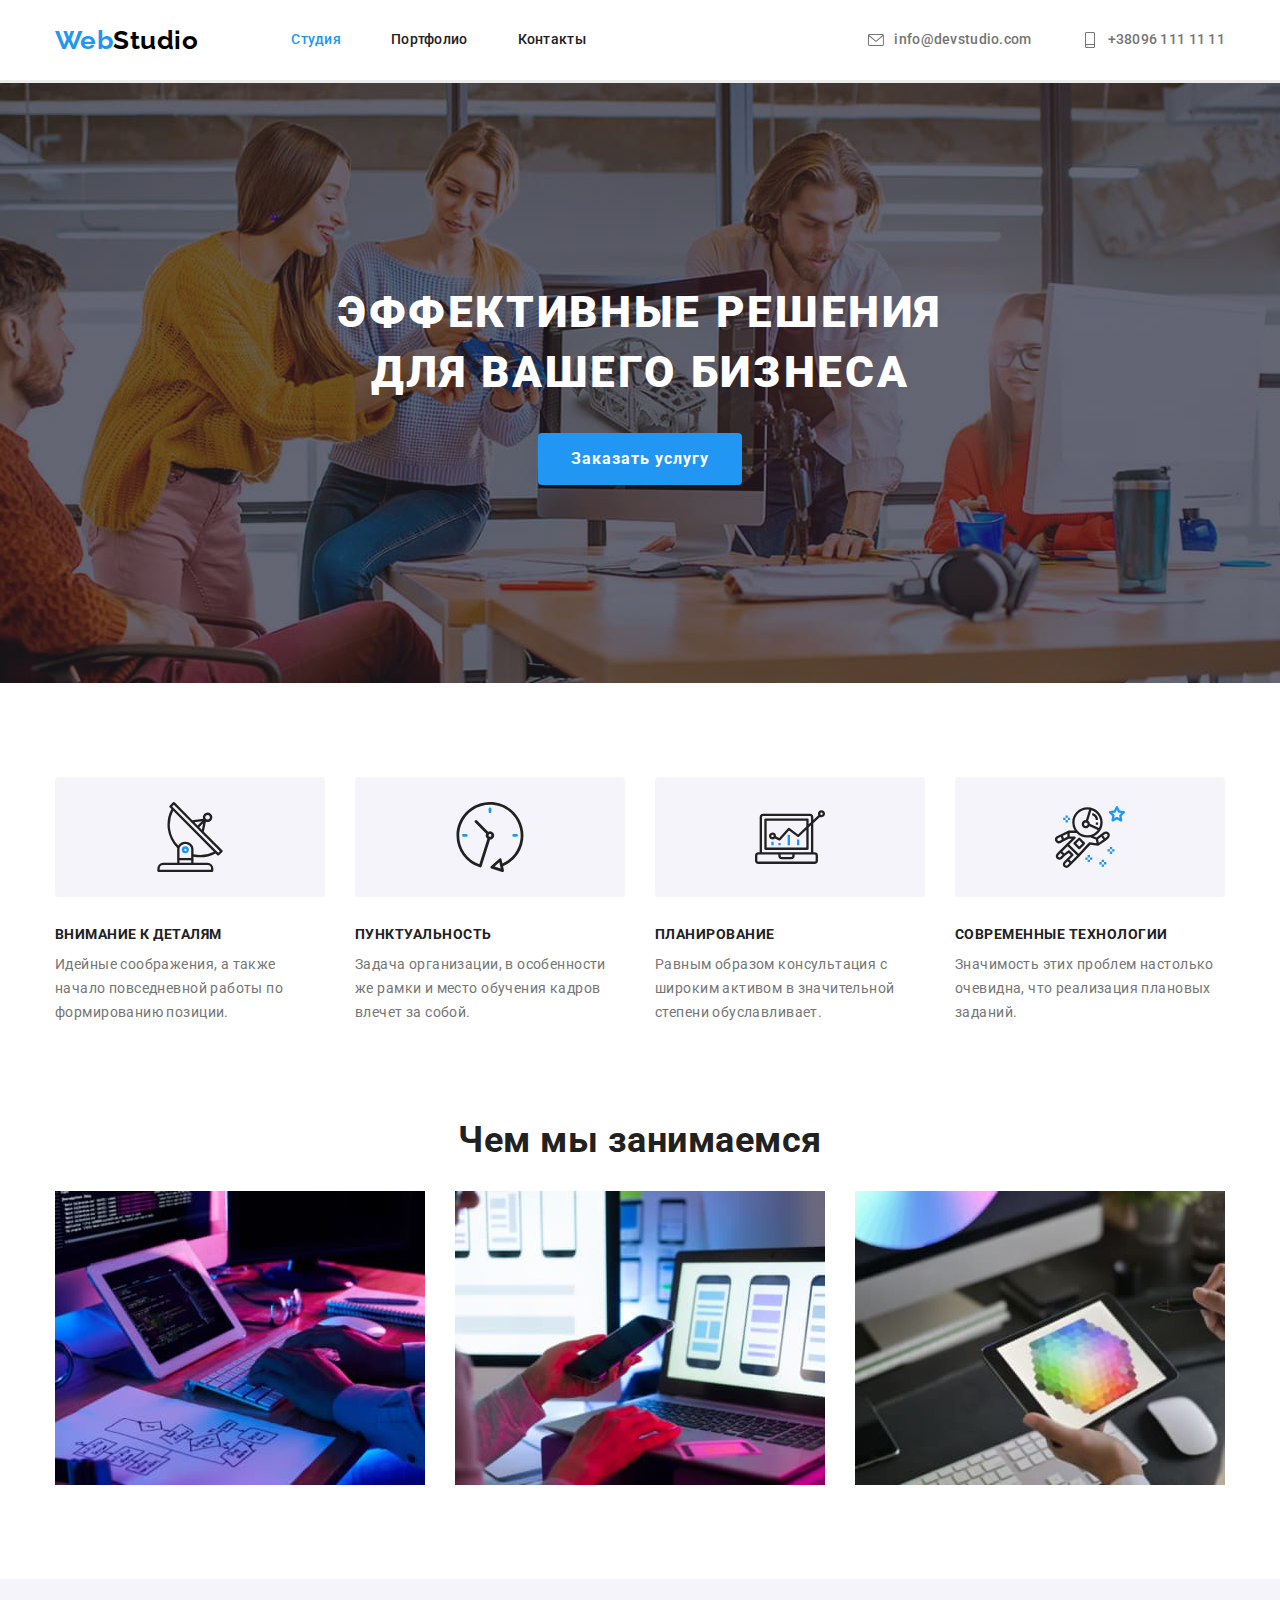
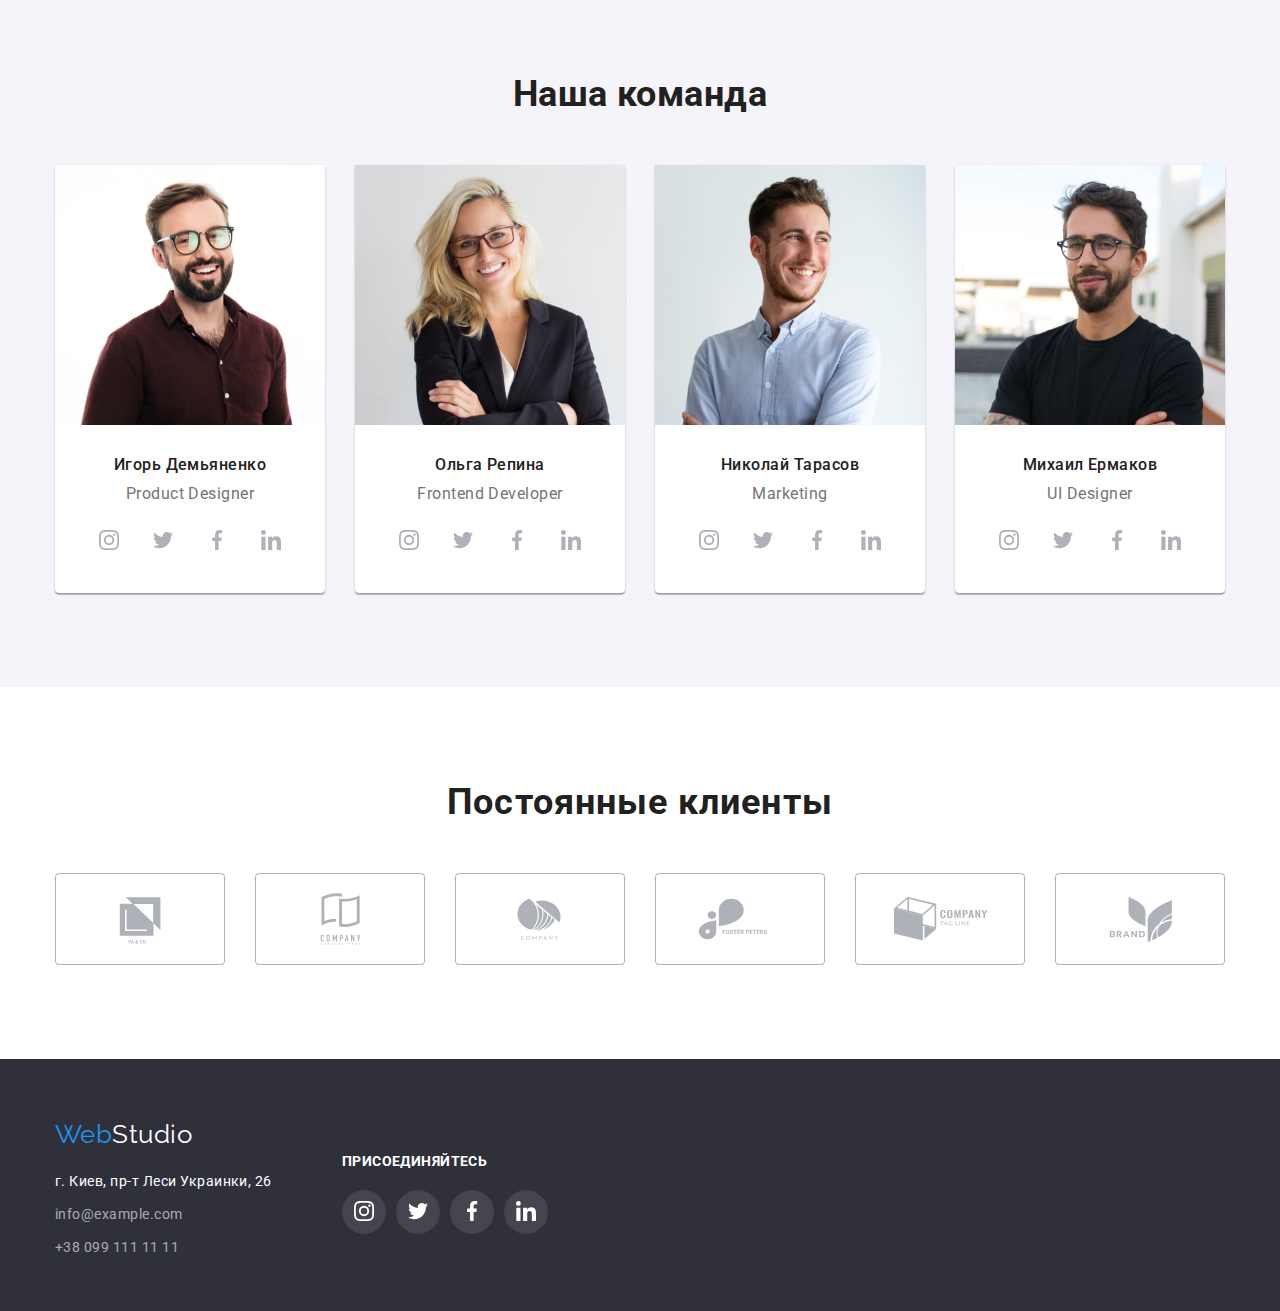
==== index.html @ 518c7828 "Добаляет вспоывающие окна в примеры и портфолио" ====
<!DOCTYPE html>
<html lang="ru">
  <head>
    <meta charset="UTF-8" />
    <meta http-equiv="X-UA-Compatible" content="IE=edge" />
    <meta name="viewport" content="width=device-width, initial-scale=1.0" />
    <title>Web Studio</title>
    <link rel="preconnect" href="https://fonts.googleapis.com" />
    <link rel="preconnect" href="https://fonts.gstatic.com" crossorigin />
    <link
      href="https://fonts.googleapis.com/css2?family=Raleway:wght@700&family=Roboto:wght@400;500;700;900&display=swap"
      rel="stylesheet"
    />
    <link
      rel="stylesheet"
      href="https://cdnjs.cloudflare.com/ajax/libs/modern-normalize/1.1.0/modern-normalize.min.css"
    />
    <link rel="stylesheet" href="./css/style.css" />
  </head>
  <body>
    <!--Шапка сайта-->
    <header class="header">
      <!--Навигация сайта-->
      <div class="container main-nav">
        <nav class="nav-header">
          <a href="./index.html" class="company-logo"
            ><span class="accent">Web</span>Studio</a
          >
          <ul class="nav-list list">
            <li class="nav-item">
              <a href="./index.html" class="nav-header-list current">Студия</a>
            </li>
            <li class="nav-item">
              <a href="./portfolio.html" class="nav-header-list">Портфолио</a>
            </li>
            <li class="nav-item">
              <a href="./index.html" class="nav-header-list">Контакты</a>
            </li>
          </ul>
        </nav>

        <!--Контактные данные шапки-->
        <ul class="header-contacts list">
          <li class="header-contacts-item icon-envelope">
            <a href="info@devstudio.com" class="header-contacts-list">
              <svg class="header-contacts-svg">
                <use href="./images/symbol-defs.svg#icon-envelope"></use>
              </svg>
              info@devstudio.com</a
            >
          </li>
          <li class="header-contacts-item icon-phone">
            <a href="tel:+380961111111" class="header-contacts-list">
              <svg class="header-contacts-svg">
                <use href="./images/symbol-defs.svg#icon-smartphone"></use>
              </svg>
              +38096 111 11 11</a
            >
          </li>
        </ul>
      </div>
    </header>

    <main>
      <!--Герой-->
      <section class="hero-section">
        <h1 class="hero-section-header">
          Эффективные решения <br />
          для вашего бизнеса
        </h1>
        <button type="button" class="button secondary">Заказать услугу</button>
      </section>

      <!--Преимущества компании-->
      <section class="advantages-section">
        <div class="company-advantages container">
          <ul class="advantages-list list">
            <li class="advantages-item icon-antenna">
              <div class="advantages-icon">
                <svg class="advantages-item-svg">
                  <use href="./images/symbol-defs.svg#icon-antenna"></use>
                </svg>
              </div>
              <h3 class="title">Внимание к деталям</h3>
              <p class="company-advantages-item">
                Идейные соображения, а также начало повседневной работы по
                формированию позиции.
              </p>
            </li>
            <li class="advantages-item icon-clock">
              <div class="advantages-icon">
                <svg class="advantages-item-svg">
                  <use href="./images/symbol-defs.svg#icon-clock"></use>
                </svg>
              </div>
              <h3 class="title">Пунктуальность</h3>
              <p class="company-advantages-item">
                Задача организации, в особенности же рамки и место обучения
                кадров влечет за собой.
              </p>
            </li>
            <li class="advantages-item icon-diagram">
              <div class="advantages-icon">
                <svg class="advantages-item-svg">
                  <use href="./images/symbol-defs.svg#icon-diagram"></use>
                </svg>
              </div>
              <h3 class="title">Планирование</h3>
              <p class="company-advantages-item">
                Равным образом консультация с широким активом в значительной
                степени обуславливает.
              </p>
            </li>
            <li class="advantages-item icon-astronaut">
              <div class="advantages-icon">
                <svg class="advantages-item-svg">
                  <use href="./images/symbol-defs.svg#icon-astronaut"></use>
                </svg>
              </div>
              <h3 class="title">Современные технологии</h3>
              <p class="company-advantages-item">
                Значимость этих проблем настолько очевидна, что реализация
                плановых заданий.
              </p>
            </li>
          </ul>
        </div>
      </section>

      <!--Примеры работы-->
      <section class="work-section">
        <div class="container">
          <h2 class="work-examples">Чем мы занимаемся</h2>
          <ul class="work-list list">
            <li class="work-item">
              <img
                src="./images/box1.jpg"
                alt="Пример работы 1"
                width="370"
                height="294"
              />
              <h3 class="work-item-hover">Десктопные приложения</h3>
            </li>
            <li class="work-item">
              <img
                src="./images/box2.jpg"
                alt="Пример работы 2"
                width="370"
                height="294"
              />
              <h3 class="work-item-hover">Мобильные приложения</h3>
            </li>
            <li class="work-item">
              <img
                src="./images/box3.jpg"
                alt="Пример работы 3"
                width="370"
                height="294"
              />
              <h3 class="work-item-hover">Дизайнерские решения</h3>
            </li>
          </ul>
        </div>
      </section>

      <!--Сотрудники компании-->

      <section class="our-team-section">
        <div class="container">
          <h2 class="our-team-header">Наша команда</h2>
          <ul class="team list">
            <li class="our-team-header-list">
              <img
                src="./images/demyanenko1.jpg"
                alt="Фото Игоря Демьяненко"
                width="270"
              />
              <div class="our-team-item">
                <h3 class="our-team-name">Игорь Демьяненко</h3>
                <p class="our-team-job-position">Product Designer</p>
                <ul class="our-team-media list">
                  <li class="our-team-contacts">
                    <a
                      href="https://www.instagram.com"
                      target="_blank"
                      class="our-team-link"
                    >
                      <svg class="our-team-icon">
                        <use
                          href="./images/symbol-defs.svg#icon-instagram"
                        ></use>
                      </svg>
                    </a>
                  </li>
                  <li class="our-team-contacts">
                    <a
                      href="https://twitter.com/?lang=ru"
                      target="_blank"
                      class="our-team-link"
                    >
                      <svg class="our-team-icon">
                        <use href="./images/symbol-defs.svg#icon-twitter"></use>
                      </svg>
                    </a>
                  </li>
                  <li class="our-team-contacts">
                    <a
                      href="https://www.facebook.com"
                      target="_blank"
                      class="our-team-link"
                    >
                      <svg class="our-team-icon">
                        <use
                          href="./images/symbol-defs.svg#icon-facebook"
                        ></use>
                      </svg>
                    </a>
                  </li>
                  <li class="our-team-contacts">
                    <a
                      href="https://www.linkedin.com"
                      target="_blank"
                      class="our-team-link"
                    >
                      <svg class="our-team-icon">
                        <use
                          href="./images/symbol-defs.svg#icon-linkedin"
                        ></use>
                      </svg>
                    </a>
                  </li>
                </ul>
              </div>
            </li>
            <li class="our-team-header-list">
              <img
                src="./images/repina1.jpg"
                alt="Фото Ольги Репиной"
                width="270"
              />
              <div class="our-team-item">
                <h3 class="our-team-name">Ольга Репина</h3>
                <p class="our-team-job-position">Frontend Developer</p>
                <ul class="our-team-media list">
                  <li class="our-team-contacts">
                    <a
                      href="https://www.instagram.com"
                      target="_blank"
                      class="our-team-link"
                    >
                      <svg class="our-team-icon">
                        <use
                          href="./images/symbol-defs.svg#icon-instagram"
                        ></use>
                      </svg>
                    </a>
                  </li>
                  <li class="our-team-contacts">
                    <a
                      href="https://twitter.com/?lang=ru"
                      target="_blank"
                      class="our-team-link"
                    >
                      <svg class="our-team-icon">
                        <use href="./images/symbol-defs.svg#icon-twitter"></use>
                      </svg>
                    </a>
                  </li>
                  <li class="our-team-contacts">
                    <a
                      href="https://www.facebook.com"
                      target="_blank"
                      class="our-team-link"
                    >
                      <svg class="our-team-icon">
                        <use
                          href="./images/symbol-defs.svg#icon-facebook"
                        ></use>
                      </svg>
                    </a>
                  </li>
                  <li class="our-team-contacts">
                    <a
                      href="https://www.linkedin.com"
                      target="_blank"
                      class="our-team-link"
                    >
                      <svg class="our-team-icon">
                        <use
                          href="./images/symbol-defs.svg#icon-linkedin"
                        ></use>
                      </svg>
                    </a>
                  </li>
                </ul>
              </div>
            </li>
            <li class="our-team-header-list">
              <img
                src="./images/tarasov1.jpg"
                alt="Фото Николая Тарасова"
                width="270"
              />
              <div class="our-team-item">
                <h3 class="our-team-name">Николай Тарасов</h3>
                <p class="our-team-job-position">Marketing</p>
                <ul class="our-team-media list">
                  <li class="our-team-contacts">
                    <a
                      href="https://www.instagram.com"
                      target="_blank"
                      class="our-team-link"
                    >
                      <svg class="our-team-icon">
                        <use
                          href="./images/symbol-defs.svg#icon-instagram"
                        ></use>
                      </svg>
                    </a>
                  </li>
                  <li class="our-team-contacts">
                    <a
                      href="https://twitter.com/?lang=ru"
                      target="_blank"
                      class="our-team-link"
                    >
                      <svg class="our-team-icon">
                        <use href="./images/symbol-defs.svg#icon-twitter"></use>
                      </svg>
                    </a>
                  </li>
                  <li class="our-team-contacts">
                    <a
                      href="https://www.facebook.com"
                      target="_blank"
                      class="our-team-link"
                    >
                      <svg class="our-team-icon">
                        <use
                          href="./images/symbol-defs.svg#icon-facebook"
                        ></use>
                      </svg>
                    </a>
                  </li>
                  <li class="our-team-contacts">
                    <a
                      href="https://www.linkedin.com"
                      target="_blank"
                      class="our-team-link"
                    >
                      <svg class="our-team-icon">
                        <use
                          href="./images/symbol-defs.svg#icon-linkedin"
                        ></use>
                      </svg>
                    </a>
                  </li>
                </ul>
              </div>
            </li>
            <li class="our-team-header-list">
              <img
                src="./images/ermakov1.jpg"
                alt="Фото Михаила Ермакова"
                width="270"
              />
              <div class="our-team-item">
                <h3 class="our-team-name">Михаил Ермаков</h3>
                <p class="our-team-job-position">UI Designer</p>
                <ul class="our-team-media list">
                  <li class="our-team-contacts">
                    <a
                      href="https://www.instagram.com"
                      target="_blank"
                      class="our-team-link"
                    >
                      <svg class="our-team-icon">
                        <use
                          href="./images/symbol-defs.svg#icon-instagram"
                        ></use>
                      </svg>
                    </a>
                  </li>
                  <li class="our-team-contacts">
                    <a
                      href="https://twitter.com/?lang=ru"
                      target="_blank"
                      class="our-team-link"
                    >
                      <svg class="our-team-icon">
                        <use href="./images/symbol-defs.svg#icon-twitter"></use>
                      </svg>
                    </a>
                  </li>
                  <li class="our-team-contacts">
                    <a
                      href="https://www.facebook.com"
                      target="_blank"
                      class="our-team-link"
                    >
                      <svg class="our-team-icon">
                        <use
                          href="./images/symbol-defs.svg#icon-facebook"
                        ></use>
                      </svg>
                    </a>
                  </li>
                  <li class="our-team-contacts">
                    <a
                      href="https://www.linkedin.com"
                      target="_blank"
                      class="our-team-link"
                    >
                      <svg class="our-team-icon">
                        <use
                          href="./images/symbol-defs.svg#icon-linkedin"
                        ></use>
                      </svg>
                    </a>
                  </li>
                </ul>
              </div>
            </li>
          </ul>
        </div>
      </section>

      <!-- Постоянные клиенты -->
      <section class="clients-section">
        <div class="container">
          <h2 class="clients-header">Постоянные клиенты</h2>
          <ul class="clients-list list">
            <li class="clients-item">
              <a href="" class="clients-link"
                ><svg class="clients-icon">
                  <use href="./images/symbol-defs.svg#icon-Logo"></use></svg
              ></a>
            </li>
            <li class="clients-item">
              <a href="" class="clients-link"
                ><svg class="clients-icon">
                  <use href="./images/symbol-defs.svg#icon-Logo-1"></use></svg
              ></a>
            </li>
            <li class="clients-item">
              <a href="" class="clients-link"
                ><svg class="clients-icon">
                  <use href="./images/symbol-defs.svg#icon-Logo-2"></use></svg
              ></a>
            </li>
            <li class="clients-item">
              <a href="" class="clients-link"
                ><svg class="clients-icon">
                  <use href="./images/symbol-defs.svg#icon-Logo-3"></use></svg
              ></a>
            </li>
            <li class="clients-item">
              <a href="" class="clients-link"
                ><svg class="clients-icon">
                  <use href="./images/symbol-defs.svg#icon-Logo-4"></use></svg
              ></a>
            </li>
            <li class="clients-item">
              <a href="" class="clients-link"
                ><svg class="clients-icon">
                  <use href="./images/symbol-defs.svg#icon-Logo-5"></use></svg
              ></a>
            </li>
          </ul>
        </div>
      </section>
    </main>

    <!--Подвал -->
    <footer class="footer">
      <div class="footer-main container">
        <div class="footer-contacts-main">
          <div class="footer-logo-section">
            <a href="./index.html" class="footer-logo"
              ><span lang="en" class="accent">Web</span>Studio</a
            >
          </div>
          <div class="footer-address-section">
            <address class="footer-address">
              <ul class="list">
                <li class="footer-address-list">
                  <a
                    href="https://goo.gl/maps/iWSiA93wagULa9Wx8"
                    target="_blank"
                    class="footer-address-item"
                    >г. Киев, пр-т Леси Украинки, 26</a
                  >
                </li>
                <li class="footer-address-list">
                  <a href="info@example.com"
                    ><span class="footer-contacts">info@example.com</span></a
                  >
                </li>
                <li class="footer-address-list">
                  <a href="tel:+380991111111"
                    ><span class="footer-contacts">+38 099 111 11 11</span></a
                  >
                </li>
              </ul>
            </address>
          </div>
        </div>
        <div class="footer-links">
          <h3 class="footer-media-header">присоединяйтесь</h3>
          <ul class="footer-media list">
            <li class="footer-media-item">
              <a
                href="https://www.instagram.com"
                target="_blank"
                class="footer-media-link"
              >
                <svg class="footer-media-icon">
                  <use href="./images/symbol-defs.svg#icon-instagram"></use>
                </svg>
              </a>
            </li>
            <li class="footer-media-item">
              <a
                href="https://twitter.com/?lang=ru"
                target="_blank"
                class="footer-media-link"
              >
                <svg class="footer-media-icon">
                  <use href="./images/symbol-defs.svg#icon-twitter"></use>
                </svg>
              </a>
            </li>
            <li class="footer-media-item">
              <a
                href="https://www.facebook.com"
                target="_blank"
                class="footer-media-link"
              >
                <svg class="footer-media-icon">
                  <use href="./images/symbol-defs.svg#icon-facebook"></use>
                </svg>
              </a>
            </li>
            <li class="footer-media-item">
              <a
                href="https://www.linkedin.com"
                target="_blank"
                class="footer-media-link"
              >
                <svg class="footer-media-icon">
                  <use href="./images/symbol-defs.svg#icon-linkedin"></use>
                </svg>
              </a>
            </li>
          </ul>
        </div>
      </div>
    </footer>
  </body>
</html>
---- css/style.css ----
/* Основной фон #ffffff  */
/* Вторичный фон #2f303a */
/* Вторичный цвет текста #212121 */
/* Основной цвет текста #757575 */
/* Акцент #2196f3 */

:root {
  --primary-text-color: #757575;
  --secondary-text-color: #212121;
  --accent-color: #2196f3;
  --button-primary-color: #f5f4fa;
  --primary-bg-color: #ffffff;
  --primary-icon-color: #afb1b8;
  --portfolio-item-gap: 30px;
}

html {
  box-sizing: border-box;
}

/* *,
*::before,
*::after {
   box-sizing: border-box; */

body {
  font-family: 'Roboto', sans-serif;
  background-color: var(--primary-bg-color);
  color: var(--secondary-text-color);
  letter-spacing: 0.03em;
  margin: 0;
}

.list {
  padding: 0;
  margin: 0;
  list-style: none;
}

.link {
  text-decoration: none;
}
a {
  text-decoration: none;
}

.container {
  margin-left: auto;
  margin-right: auto;
  width: 1200px;
  padding-left: 15px;
  padding-right: 15px;
}

img {
  display: block;
  max-width: 100%;
}

/* Заголовок */
.header {
  border-bottom: solid #ececec;
}

/*  Логотип компании */
.company-logo {
  margin-right: 93px;
  align-self: center;

  font-family: Raleway;
  font-weight: 700;
  font-size: 26px;
  line-height: 1.19;
  color: #000000;
}

/* Навигация и контакты шапки */
.header-contacts-list {
  display: flex;

  font-family: Roboto;
  font-style: normal;
  font-weight: 500;
  font-size: 14px;
  line-height: 1.14;
  letter-spacing: 0.02em;
  align-items: center;

  color: var(--primary-text-color);
}

.header-contacts-svg {
  width: 16px;
  height: 16px;
  margin-right: 10px;

  fill: currentColor;
}

.header-contacts-list:hover .header-contacts-svg,
.header-contacts-list:focus .header-contacts-svg {
  color: var(--accent-color);
}

.nav-header-list {
  font-family: Roboto;
  font-style: normal;
  font-weight: 500;
  font-size: 14px;
  line-height: 1.14;
  letter-spacing: 0.02em;

  color: var(--secondary-text-color);
}
.accent {
  color: var(--accent-color);
}

.nav-header .current {
  color: var(--accent-color);
}

.nav-header {
  display: flex;
}

.nav-list,
.advantages-list,
.work-list {
  display: flex;
}

.nav-list .nav-item:not(:last-child) {
  margin-right: 50px;
}

.nav-list .nav-header-list {
  display: block;
  padding-top: 32px;
  padding-bottom: 32px;
}

.header-contacts .header-contacts-item + .header-contacts-item {
  margin-left: 50px;
}

.header-contacts {
  display: flex;
  margin-left: auto;
}

/* Main-nav */
.main-nav {
  display: flex;
  align-items: center;
}

/* Эффект ховер и фокус для ссылок */
.company-logo:hover,
.company-logo:focus,
.nav-header-list:hover,
.nav-header-list:focus,
.header-contacts:hover,
.header-contacts:focus,
.header-contacts-list:hover,
.header-contacts-list:focus,
.order-button:focus,
.footer-logo:hover,
.footer-logo:focus,
.footer-address-item:hover,
.footer-address-item:focus,
.footer-contacts:hover,
.footer-contacts:focus {
  color: var(--accent-color);
}

/* Секция Герой */
.hero-section {
  max-width: 1600px;
  height: 600px;
  text-align: center;
  padding-top: 200px;
  padding-bottom: 200px;

  background-color: #2f303a;
  background-size: cover;
  background-position: center;
  background-repeat: no-repeat;
  background-image: linear-gradient(
      to right,
      rgba(47, 48, 58, 0.4),
      rgba(47, 48, 58, 0.4)
    ),
    url(../images/hero-bg.jpg);

  margin-left: auto;
  margin-right: auto;
}
.hero-section-header {
  margin-top: 0;
  margin-bottom: 30px;

  font-weight: 900;
  font-size: 44px;
  line-height: 1.36;
  text-align: center;
  letter-spacing: 0.06em;
  text-transform: uppercase;
  color: var(--primary-bg-color);
}

/* Кнопка */
.button {
  color: var(--button-primary-color);
  border: 1px solid transparent;
}

.button.primary {
  padding: 6px 22px;

  font-family: Roboto;
  font-style: normal;
  font-weight: 500;
  font-size: 16px;
  line-height: 1.62;
  letter-spacing: 0.03em;
  text-align: center;
  align-items: center;

  background-color: var(--button-primary-color);
  color: var(--secondary-text-color);
  border-radius: 4px;
}

.button.primary:focus,
.button.primary:hover {
  background-color: var(--accent-color);
  color: var(--primary-bg-color);
  box-shadow: 0px 3px 1px rgba(0, 0, 0, 0.1), 0px 1px 2px rgba(0, 0, 0, 0.08),
    0px 2px 2px rgba(0, 0, 0, 0.12);
}

.button.secondary {
  margin: auto;
  border-radius: 4px;
  padding: 10px 32px;

  font-family: Roboto;
  font-style: normal;
  align-items: center;
  text-align: center;
  font-weight: 700;
  font-size: 16px;
  line-height: 1.88;
  letter-spacing: 0.06em;
  color: var(--primary-bg-color);
  background-color: var(--accent-color);
}

/* Преимущества компании */

.advantages-section {
  padding-top: 94px;
}

.advantages-item-svg {
  display: block;
  content: '';
  width: 70px;
  height: 70px;
  margin: auto;
}

.advantages-icon {
  height: 120px;
  background-color: var(--button-primary-color);
  border-radius: 4px;
  background-size: none;

  padding: 25px 0;
  margin-bottom: 30px;
}

.advantages-item {
  width: 270px;
}

.list .advantages-item:not(:last-child) {
  margin-right: 30px;
}

.company-advantages .title {
  margin-top: 0;
  margin-bottom: 10px;

  font-weight: 700;
  font-size: 14px;
  line-height: 1.14;
  text-transform: uppercase;
}

.company-advantages-item {
  margin-top: 0;
  margin-bottom: 0;

  font-size: 14px;
  line-height: 1.71;
  letter-spacing: 0.03em;
  color: var(--primary-text-color);
}

/* Наша команда и примеры работ */

.work-section {
  padding-bottom: 94px;
  padding-top: 94px;
}

.work-examples {
  margin-top: 0;

  font-weight: 700;
  font-size: 36px;
  line-height: 1.17;
  text-align: center;
}

.list .work-item:not(:last-child),
.our-team-header-list:not(:last-child) {
  margin-right: 30px;
}

.work-item {
  position: relative;
}

.work-item-hover {
  margin: 0;
  padding-top: 27px;
  padding-bottom: 27px;

  position: absolute;

  width: 100%;
  height: 70px;
  opacity: 0;

  font-weight: 700;
  font-size: 14px;
  line-height: 1.14;
  text-align: center;
  letter-spacing: 0.03em;
  text-transform: uppercase;

  color: var(--primary-bg-color);
  background-color: rgba(47, 48, 58, 0.8);
}

.work-item:hover .work-item-hover {
  opacity: 1;
}

/* Наша команда */

.our-team-header {
  margin-top: 0;
  margin-bottom: 50px;

  font-weight: 700;
  font-size: 36px;
  line-height: 1.17;
  text-align: center;
}

.our-team-section {
  padding-top: 94px;
  padding-bottom: 94px;

  background: #f5f4fa;
}

.our-team-header-list {
  background-color: var(--primary-bg-color);
  box-shadow: 0px 1px 3px rgba(0, 0, 0, 0.12), 0px 1px 1px rgba(0, 0, 0, 0.14),
    0px 2px 1px rgba(0, 0, 0, 0.2);
  border-radius: 0px 0px 4px 4px;
}
.team {
  display: flex;
}

.our-team-name {
  margin-top: 0;
  margin-bottom: 10px;

  font-weight: 500;
  font-size: 16px;
  line-height: 1.19;
  text-align: center;
}

.our-team-job-position {
  margin-top: 0;
  margin-bottom: 16px;

  font-size: 16px;
  line-height: 1.19;
  letter-spacing: 0.03em;
  text-align: center;
  color: var(--primary-text-color);
}

.our-team-media {
  display: flex;
  padding-left: 32px;
  padding-right: 32px;
  margin: auto;
}

.our-team-link {
  display: block;
  text-align: center;
  width: 44px;
  height: 44px;
  border-radius: 50%;
  background-color: var(--primary-bg-color);
  fill: var(--primary-icon-color);
}

.our-team-icon {
  margin-top: 11px;
  width: 20px;
  height: 20px;
}

.our-team-link:hover,
.our-team-link:focus,
.our-team-icon:hover,
.our-team-icon:focus {
  background-color: var(--accent-color);
  fill: var(--primary-bg-color);
}

.our-team-contacts:not(:last-child) {
  margin-right: 10px;
}

.our-team-item {
  padding-top: 30px;
  padding-bottom: 30px;
}

/* Постоянные клиенты */

.clients-section {
  padding-top: 94px;
  padding-bottom: 94px;
}

.clients-header {
  margin-top: 0;
  margin-bottom: 50px;

  font-weight: 700;
  font-size: 36px;
  line-height: 1.17;
  text-align: center;
  letter-spacing: 0.03em;
}

.clients-list {
  display: flex;
}

.clients-link {
  display: block;
  width: 170px;
  height: 92px;
  border: 1px solid var(--primary-icon-color);
  border-radius: 4px;
}
.clients-icon {
  width: 106px;
  height: 60px;
  margin: 16px 32px;
  fill: var(--primary-icon-color);
}

.clients-link:focus .clients-icon,
.clients-link:hover .clients-icon {
  fill: var(--accent-color);
}

.clients-link:hover,
.clients-link:focus,
.clients-icon:hover,
.clients-icon:focus {
  fill: var(--accent-color);
}

.clients-linl:focus,
.clients-link:hover {
  border: 1px solid var(--accent-color);
}

.clients-item:not(:last-child) {
  margin-right: 30px;
}

/* Страница Портфолио */

/* Секция фильтр */
.btn {
  display: flex;
  justify-content: center;
  margin-top: 0;
  margin-bottom: 50px;
}

.btn-item:not(:last-child) {
  margin-right: 8px;
}

/* Список портфолио */
.portfolio-section {
  padding-top: 94px;
  padding-bottom: 94px;
}

.portfolio {
  display: flex;
  flex-wrap: wrap;
  margin-left: calc(-1 * var(--portfolio-item-gap));
  margin-top: calc(-1 * var(--portfolio-item-gap));
}

.section-title {
  margin: 0;

  font-weight: 700;
  font-size: 18px;
  line-height: 2;
  letter-spacing: 0.06em;
  color: var(--secondary-text-color);
}

.section-article {
  margin: 0;

  font-size: 16px;
  line-height: 1.88;
  color: var(--primary-text-color);
}

.portfolio-item {
  width: calc((100% - 90px) / 3);
  /* margin-bottom: 30px;
  margin-right: 30px; */
  margin-left: var(--portfolio-item-gap);
  margin-top: var(--portfolio-item-gap);
  /* flex-basis: calc(100% / 3 -var(--portfolio-item-gap)); */

  color: #eeeeee;
  border: 1px solid #eeeeee;

  position: relative;
}

.portfolio-item:hover {
  box-shadow: 0px 1px 1px rgba(0, 0, 0, 0.12), 0px 4px 4px rgba(0, 0, 0, 0.06),
    1px 4px 6px rgba(0, 0, 0, 0.16);
}

.border {
  padding-top: 20px;
  padding-bottom: 20px;
  padding-left: 24px;
}

/* .portfolio-link {
  position: relative;
  color: var(--primary-bg-color);
} */

.portfolio-item-hover {
  margin: 0;
  padding: 63px 24px;

  position: absolute;
  top: 0;
  width: 100%;
  height: 294px;
  opacity: 0;

  font-size: 18px;
  line-height: 1.56;
  letter-spacing: 0.03em;

  color: var(--primary-bg-color);
  background-color: rgba(33, 150, 243, 0.9);
}

.portfolio-item:hover .portfolio-item-hover {
  opacity: 1;
}

/* .portfolio-item:nth-child(3n) {
  margin-right: 0;
}

.portfolio-item:nth-last-child(-n + 3) {
  margin-bottom: 0px;
} */

/* Подвал */
.footer {
  background-color: #2f303a;
  height: 252px;
  padding-top: 60px;
  padding-bottom: 60px;
}

.footer-logo-section {
  margin-bottom: 20px;
}

.footer-logo {
  font-family: Raleway;
  font-weight: 700d;
  font-size: 26px;
  line-height: 1.19;
  color: var(--primary-bg-color);
}

.footer-address {
  font-style: inherit;
  font-size: 14px;
  line-height: 1.71;
  color: var(--primary-bg-color);
}

.footer-address-list {
  margin-bottom: 9px;
}

.footer-address-item {
  color: var(--primary-bg-color);
}

.footer-contacts {
  color: rgba(255, 255, 255, 0.6);
}

.footer-contacts-main {
  display: block;
  margin-right: 70px;
}

.footer-main {
  display: flex;
  align-items: center;
}

.footer-media-header {
  margin-top: 0;
  margin-bottom: 20px;

  font-weight: 700;
  font-size: 14px;
  line-height: 1.14;
  letter-spacing: 0.03em;
  text-transform: uppercase;

  color: var(--primary-bg-color);
}

.footer-media {
  display: flex;
}

.footer-media-link {
  display: block;
  text-align: center;
  width: 44px;
  height: 44px;
  border-radius: 50%;
  background-color: rgba(255, 255, 255, 0.1);
  fill: var(--primary-bg-color);
}
.footer-media-icon {
  margin-top: 11px;
  width: 20px;
  height: 20px;
  fill: var(--primary-bg-color);
}

.footer-media-item:not(:last-child) {
  margin-right: 10px;
}

.footer-media-link:hover,
.footer-media-link:focus,
.footer-media-icon:hover,
.footer-media-icon:focus {
  background-color: var(--accent-color);
  fill: var(--primary-bg-color);
}
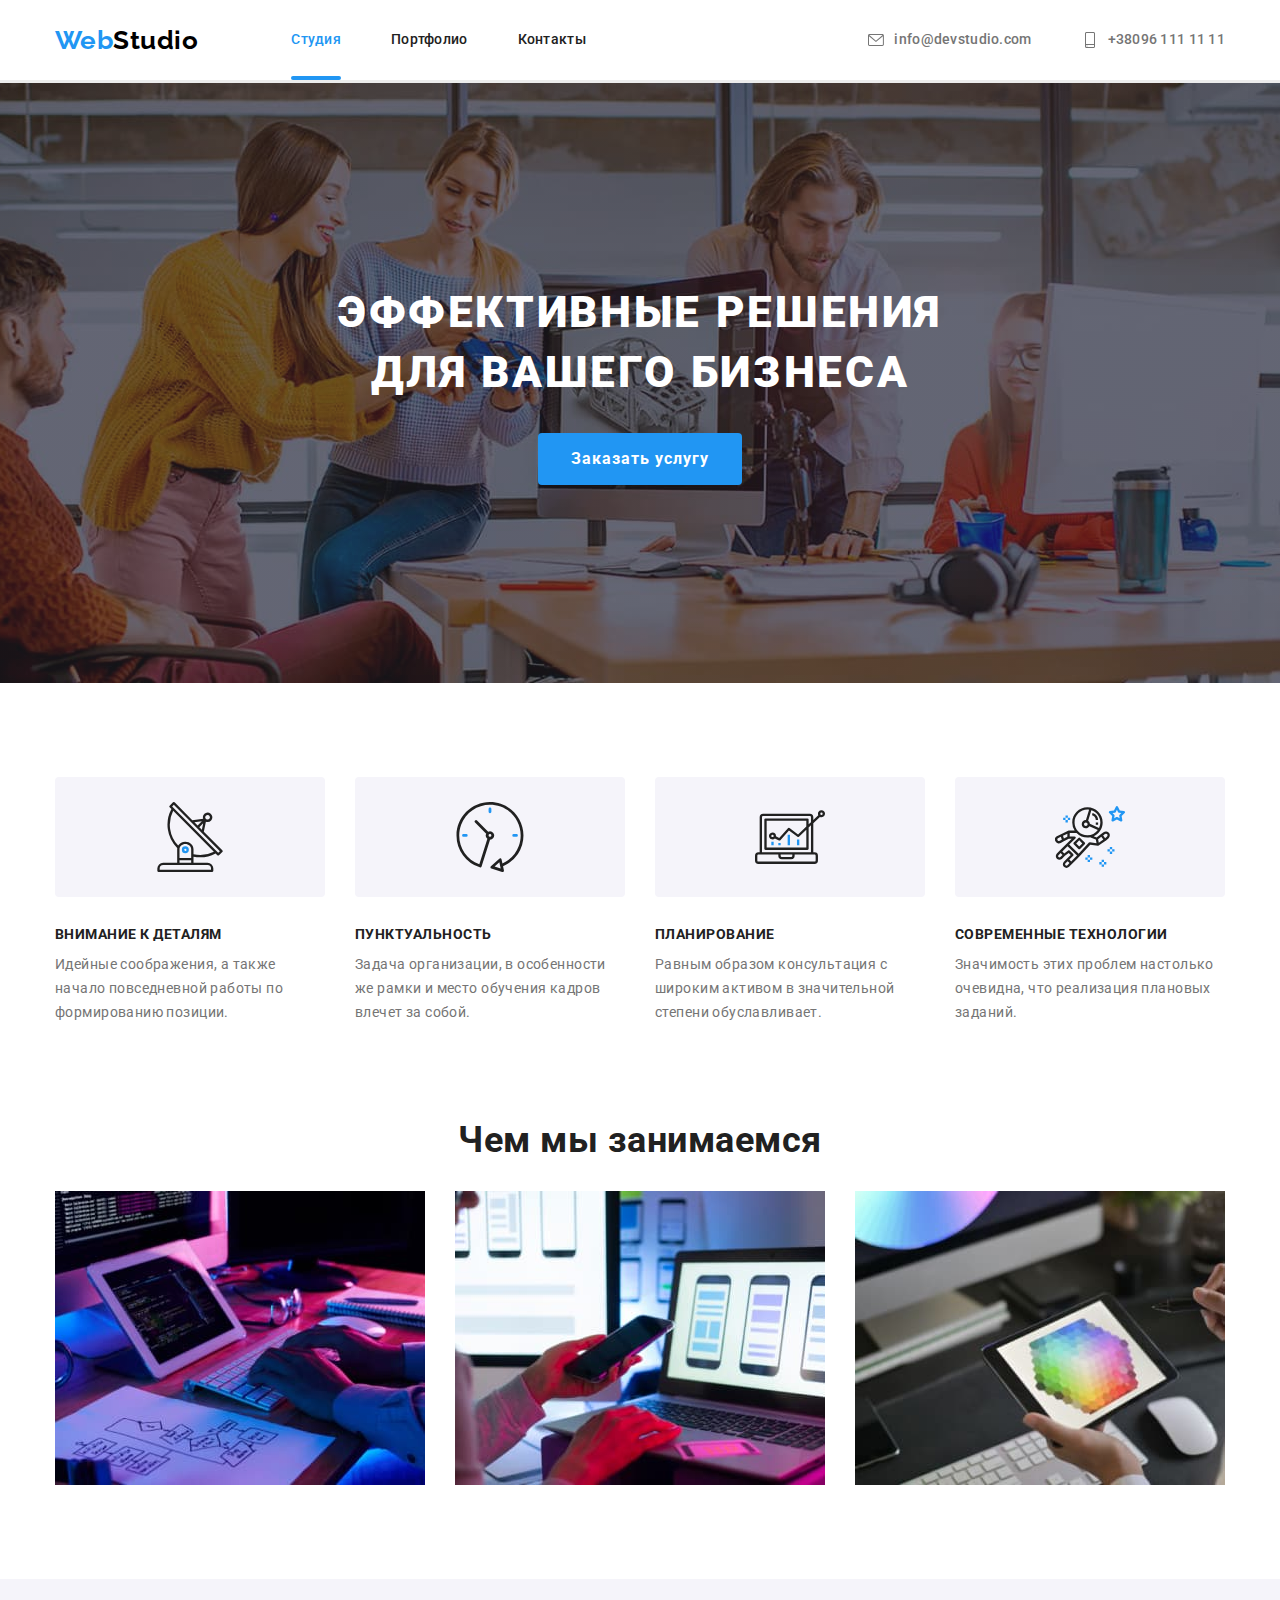
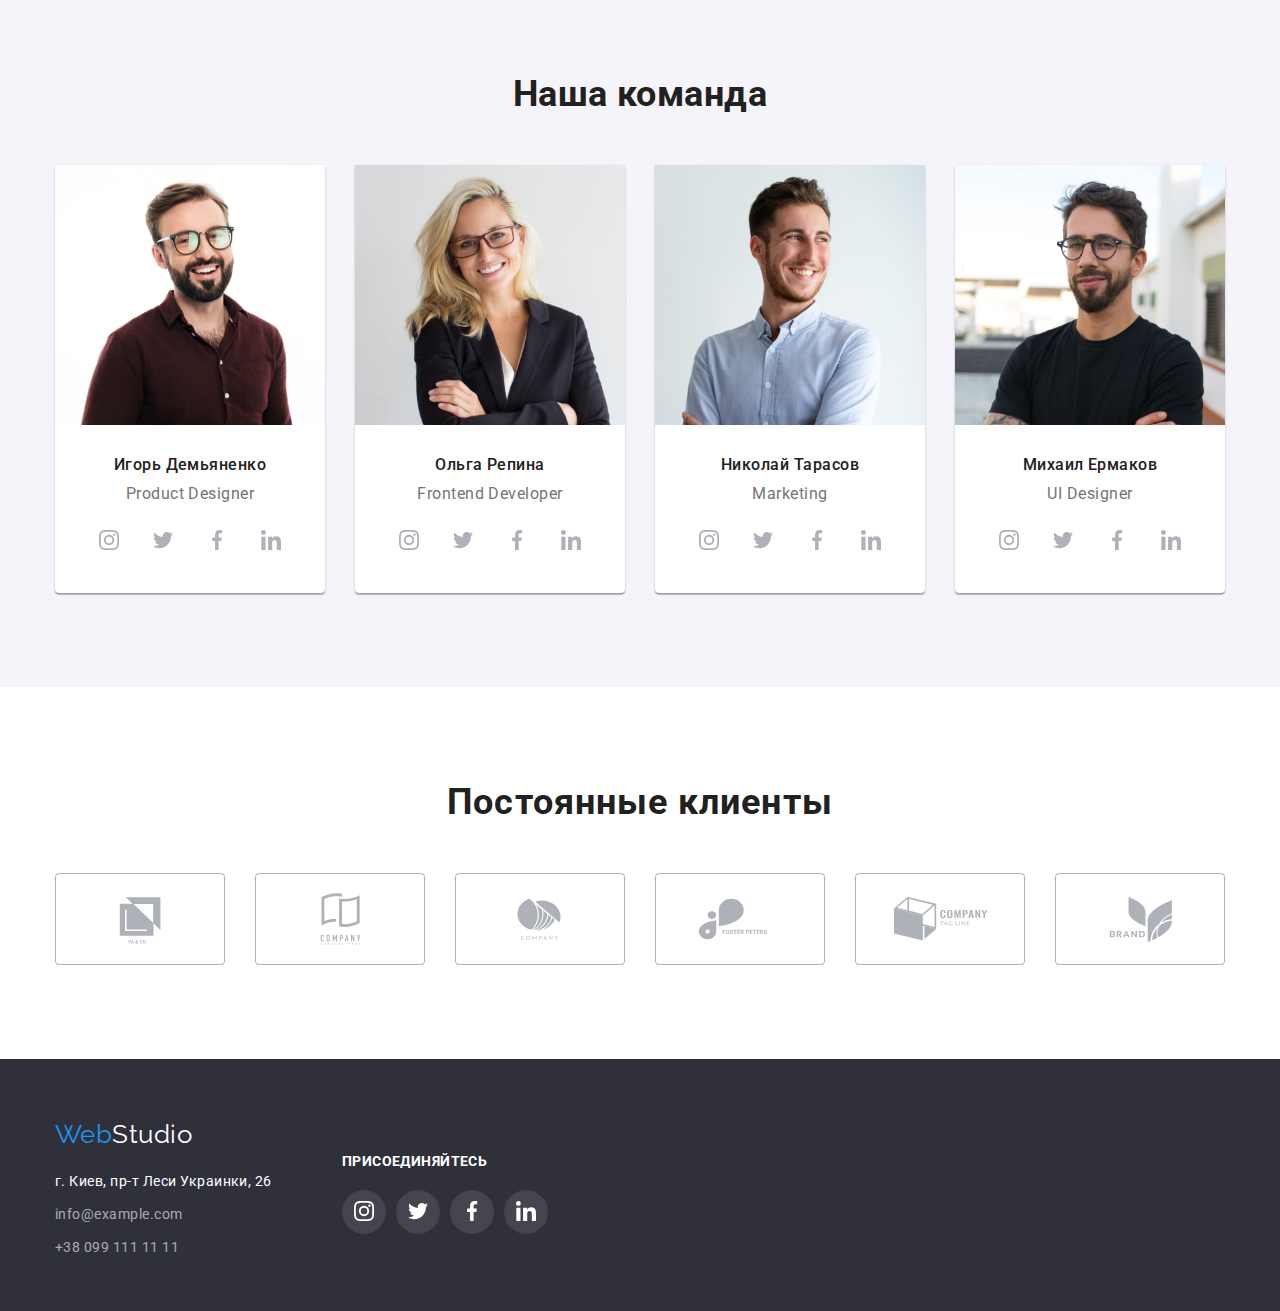
==== commit 5be4ed07: "Анимации главной страницы" ====
--- a/index.html
+++ b/index.html
@@ -469,6 +469,12 @@
           </ul>
         </div>
       </section>
+      <!-- <button>Открыть Модалку</button> -->
+      <div class="backdrop is-hidden">
+        <div class="modal">
+          <button">Закрыть</button>
+        </div>
+      </div>
     </main>
 
     <!--Подвал -->
--- a/css/style.css
+++ b/css/style.css
@@ -60,6 +60,7 @@
 /* Заголовок */
 .header {
   border-bottom: solid #ececec;
+  position: relative;
 }
 
 /*  Логотип компании */
@@ -87,6 +88,8 @@
   align-items: center;
 
   color: var(--primary-text-color);
+
+  transition: color 250ms cubic-bezier(0.4, 0, 0.2, 1);
 }
 
 .header-contacts-svg {
@@ -112,6 +115,24 @@
 
   color: var(--secondary-text-color);
 }
+
+.current {
+  position: relative;
+}
+
+.current::after {
+  display: block;
+  content: '';
+  background-color: var(--accent-color);
+  border-radius: 2px;
+
+  position: absolute;
+  bottom: 0;
+  width: 100%;
+  height: 4px;
+  z-index: 2;
+}
+
 .accent {
   color: var(--accent-color);
 }
@@ -164,7 +185,6 @@
 .header-contacts:focus,
 .header-contacts-list:hover,
 .header-contacts-list:focus,
-.order-button:focus,
 .footer-logo:hover,
 .footer-logo:focus,
 .footer-address-item:hover,
@@ -172,6 +192,23 @@
 .footer-contacts:hover,
 .footer-contacts:focus {
   color: var(--accent-color);
+}
+/* Анимация */
+.company-logo,
+.company-logo,
+.nav-header-list,
+.nav-header-list,
+.header-contacts,
+.header-contacts,
+.header-contacts-list,
+.header-contacts-list,
+.footer-logo,
+.footer-logo,
+.footer-address-item,
+.footer-address-item,
+.footer-contacts,
+.footer-contacts {
+  transition: color 250ms cubic-bezier(0.4, 0, 0.2, 1);
 }
 
 /* Секция Герой */
@@ -230,6 +267,10 @@
   background-color: var(--button-primary-color);
   color: var(--secondary-text-color);
   border-radius: 4px;
+
+  transition: color 250ms cubic-bezier(0.4, 0, 0.2, 1),
+    background-color 250ms cubic-bezier(0.4, 0, 0.2, 1),
+    box-shadow 250ms cubic-bezier(0.4, 0, 0.2, 1);
 }
 
 .button.primary:focus,
@@ -332,6 +373,7 @@
 
 .work-item {
   position: relative;
+  transition: opacity 250ms cubic-bezier(0.4, 0, 0.2, 1);
 }
 
 .work-item-hover {
@@ -343,6 +385,7 @@
 
   width: 100%;
   height: 70px;
+  bottom: 0;
   opacity: 0;
 
   font-weight: 700;
@@ -425,12 +468,16 @@
   border-radius: 50%;
   background-color: var(--primary-bg-color);
   fill: var(--primary-icon-color);
+  transition: fill 250ms cubic-bezier(0.4, 0, 0.2, 1),
+    background-color 250ms cubic-bezier(0.4, 0, 0.2, 1);
 }
 
 .our-team-icon {
   margin-top: 11px;
   width: 20px;
   height: 20px;
+  transition: fill 250ms cubic-bezier(0.4, 0, 0.2, 1),
+    background-color 250ms cubic-bezier(0.4, 0, 0.2, 1);
 }
 
 .our-team-link:hover,
@@ -478,12 +525,17 @@
   height: 92px;
   border: 1px solid var(--primary-icon-color);
   border-radius: 4px;
+
+  transition: fill 250ms cubic-bezier(0.4, 0, 0.2, 1);
 }
 .clients-icon {
   width: 106px;
   height: 60px;
   margin: 16px 32px;
   fill: var(--primary-icon-color);
+
+  transition: fill 250ms cubic-bezier(0.4, 0, 0.2, 1),
+    border 250ms cubic-bezier(0.4, 0, 0.2, 1);
 }
 
 .clients-link:focus .clients-icon,
@@ -498,7 +550,7 @@
   fill: var(--accent-color);
 }
 
-.clients-linl:focus,
+.clients-link:focus,
 .clients-link:hover {
   border: 1px solid var(--accent-color);
 }
@@ -612,6 +664,39 @@
   margin-bottom: 0px;
 } */
 
+/* Модальное окно */
+.backdrop {
+  position: fixed;
+  top: 0;
+  left: 50%;
+  transform: translate(-50%, 0);
+
+  width: 1600px;
+  height: 1024px;
+
+  background-color: rgba(0, 0, 0, 0.2);
+}
+
+.backdrop.is-hidden {
+  opacity: 0;
+  pointer-events: none;
+}
+
+.modal {
+  position: absolute;
+  top: 50%;
+  left: 50%;
+  transform: translate(-50%, -50%);
+
+  width: 528px;
+  height: 581px;
+
+  background-color: var(--primary-bg-color);
+  box-shadow: 0px 1px 3px rgba(0, 0, 0, 0.12), 0px 1px 1px rgba(0, 0, 0, 0.14),
+    0px 2px 1px rgba(0, 0, 0, 0.2);
+  border-radius: 4px;
+}
+
 /* Подвал */
 .footer {
   background-color: #2f303a;
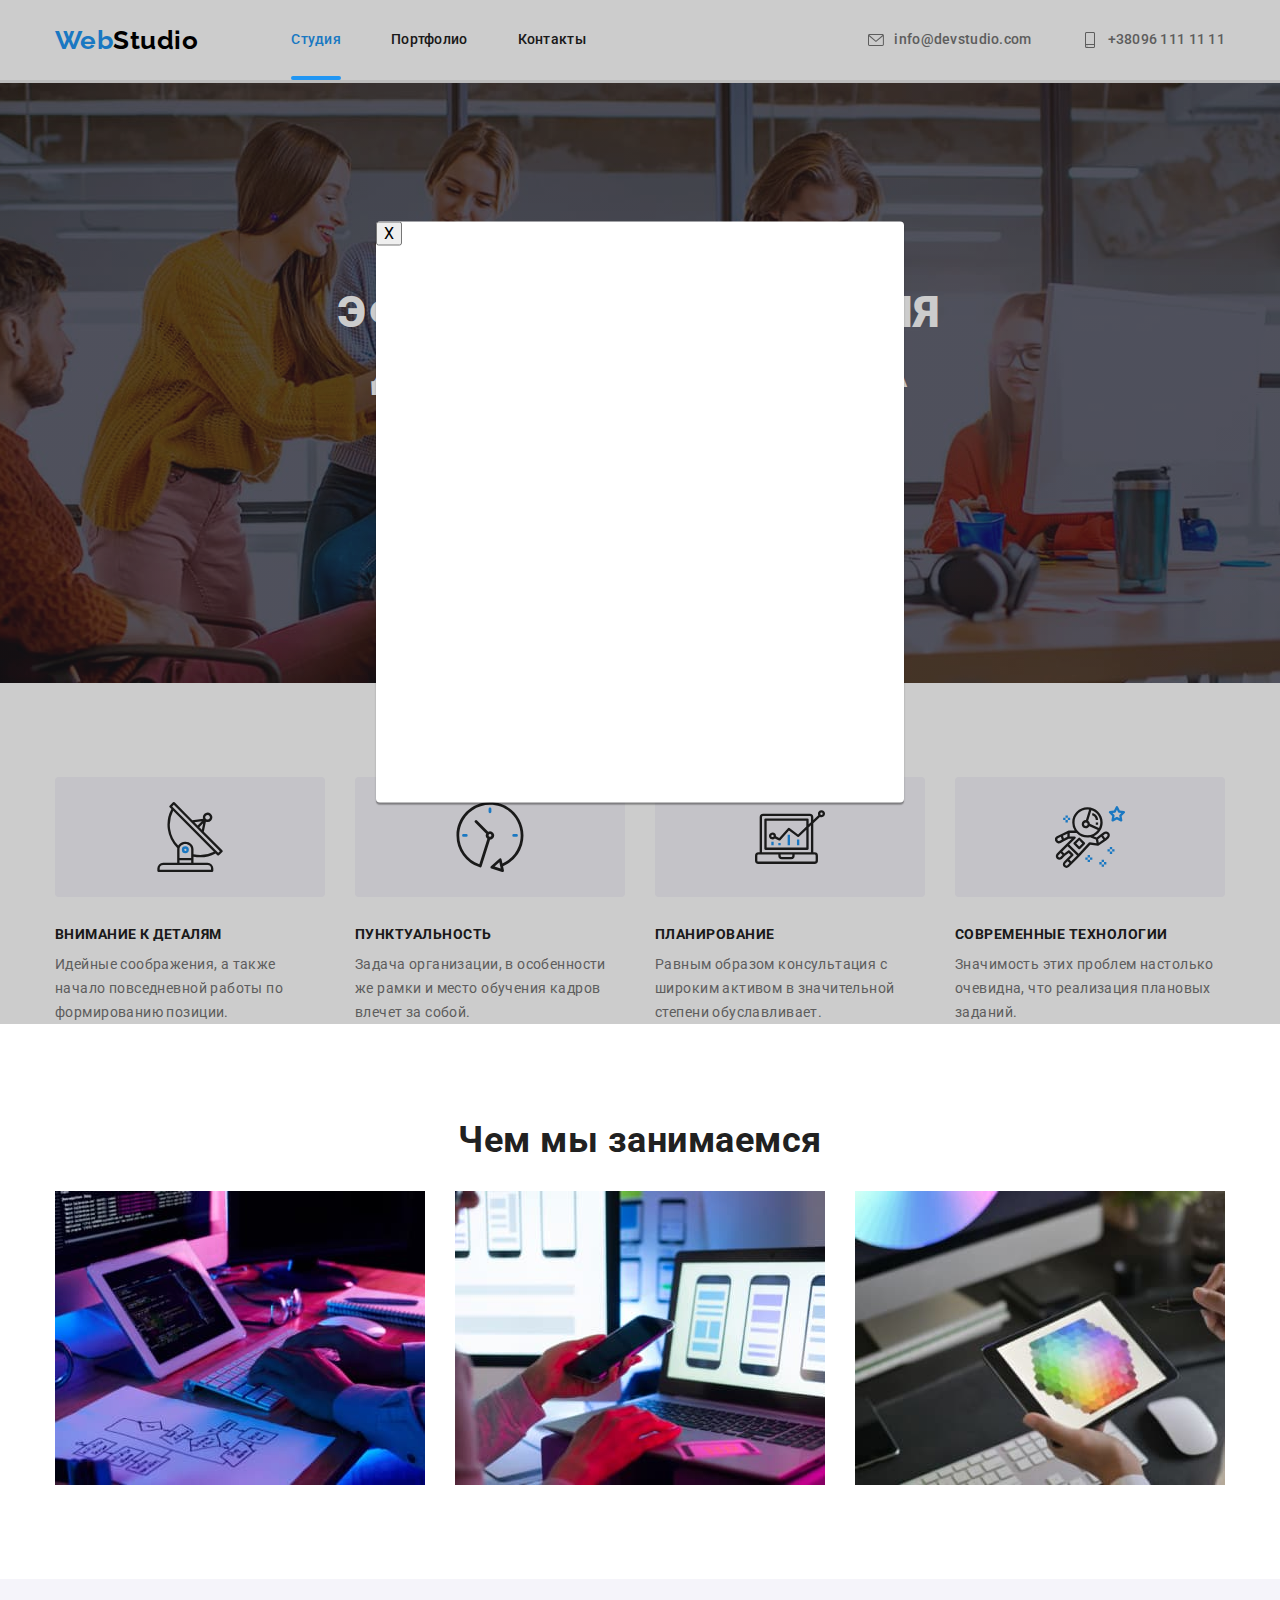
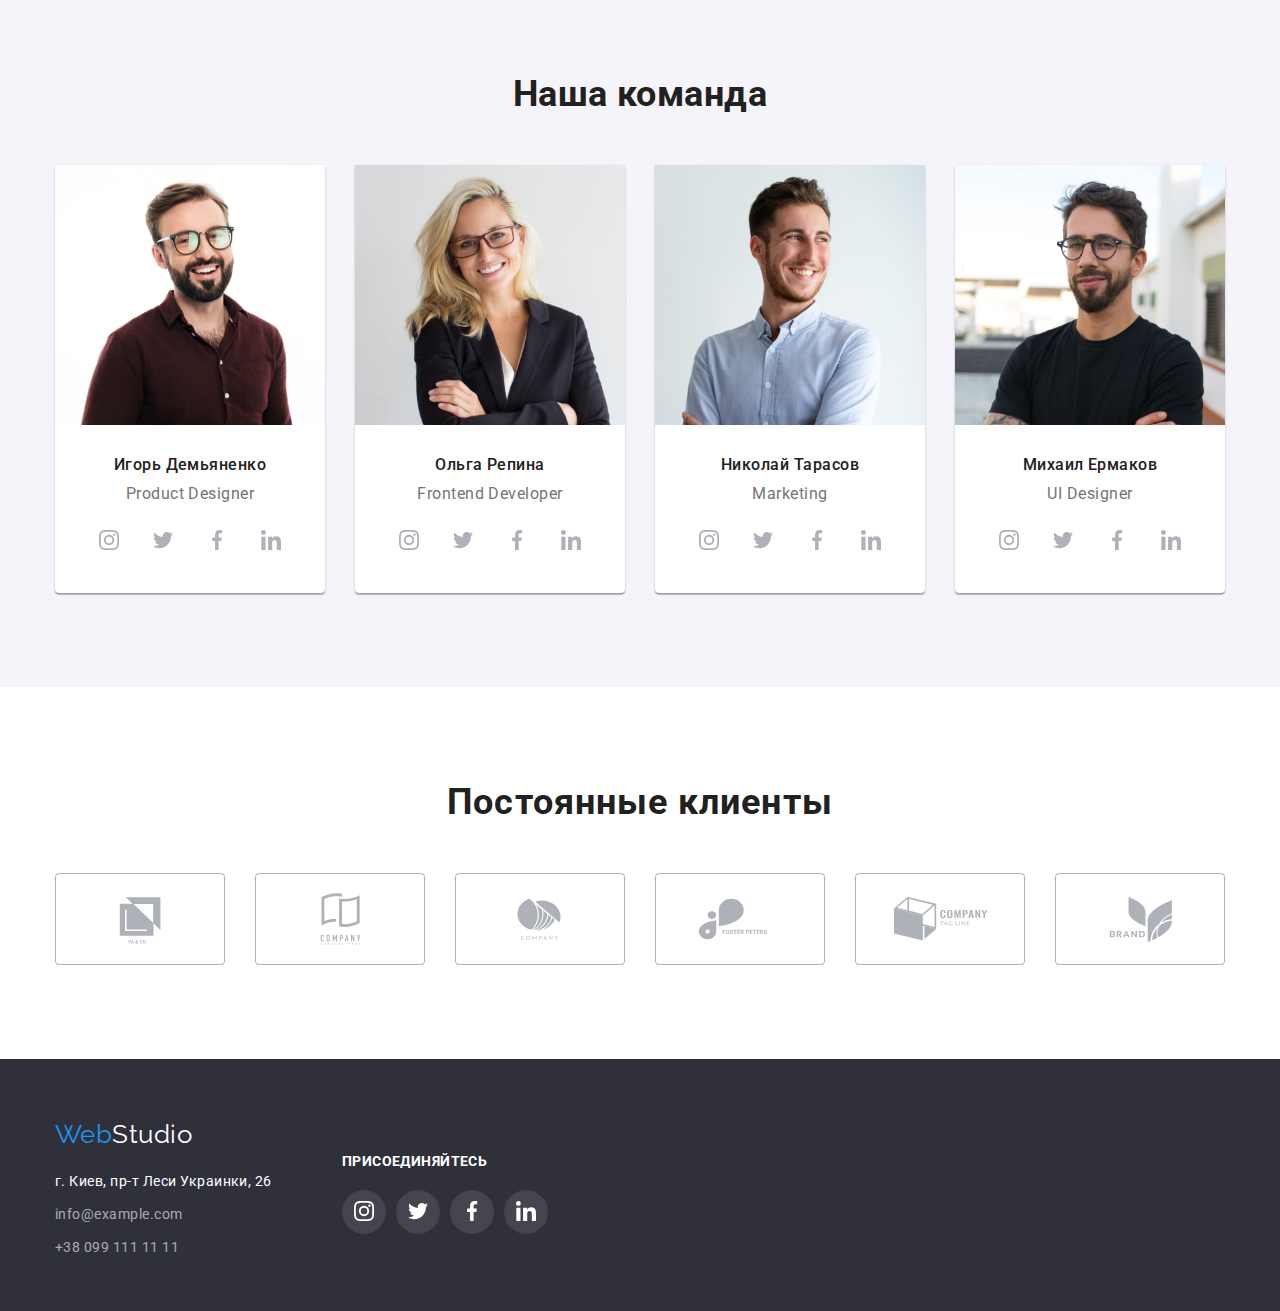
==== commit e0be4a8c: "Добавляет анимацию портфолио" ====
--- a/index.html
+++ b/index.html
@@ -469,10 +469,11 @@
           </ul>
         </div>
       </section>
+
       <!-- <button>Открыть Модалку</button> -->
       <div class="backdrop is-hidden">
         <div class="modal">
-          <button">Закрыть</button>
+          <button type="button" class="button-modal">X</button>
         </div>
       </div>
     </main>
--- a/css/style.css
+++ b/css/style.css
@@ -12,6 +12,7 @@
   --primary-bg-color: #ffffff;
   --primary-icon-color: #afb1b8;
   --portfolio-item-gap: 30px;
+  --timing-function: cubic-bezier(0.4, 0, 0.2, 1);
 }
 
 html {
@@ -89,7 +90,7 @@
 
   color: var(--primary-text-color);
 
-  transition: color 250ms cubic-bezier(0.4, 0, 0.2, 1);
+  transition: color 250ms var(--timing-function);
 }
 
 .header-contacts-svg {
@@ -123,14 +124,15 @@
 .current::after {
   display: block;
   content: '';
-  background-color: var(--accent-color);
-  border-radius: 2px;
 
   position: absolute;
   bottom: 0;
   width: 100%;
   height: 4px;
+  border-radius: 2px;
   z-index: 2;
+
+  background-color: var(--accent-color);
 }
 
 .accent {
@@ -208,7 +210,7 @@
 .footer-address-item,
 .footer-contacts,
 .footer-contacts {
-  transition: color 250ms cubic-bezier(0.4, 0, 0.2, 1);
+  transition: color 250ms var(--timing-function);
 }
 
 /* Секция Герой */
@@ -268,9 +270,9 @@
   color: var(--secondary-text-color);
   border-radius: 4px;
 
-  transition: color 250ms cubic-bezier(0.4, 0, 0.2, 1),
-    background-color 250ms cubic-bezier(0.4, 0, 0.2, 1),
-    box-shadow 250ms cubic-bezier(0.4, 0, 0.2, 1);
+  transition: color 250ms var(--timing-function),
+    background-color 250ms var(--timing-function),
+    box-shadow 250ms var(--timing-function);
 }
 
 .button.primary:focus,
@@ -373,7 +375,7 @@
 
 .work-item {
   position: relative;
-  transition: opacity 250ms cubic-bezier(0.4, 0, 0.2, 1);
+  transition: opacity 250ms var(--timing-function);
 }
 
 .work-item-hover {
@@ -397,6 +399,8 @@
 
   color: var(--primary-bg-color);
   background-color: rgba(47, 48, 58, 0.8);
+
+  transition: opacity 250ms var(--timing-function);
 }
 
 .work-item:hover .work-item-hover {
@@ -468,16 +472,16 @@
   border-radius: 50%;
   background-color: var(--primary-bg-color);
   fill: var(--primary-icon-color);
-  transition: fill 250ms cubic-bezier(0.4, 0, 0.2, 1),
-    background-color 250ms cubic-bezier(0.4, 0, 0.2, 1);
+  transition: fill 250ms var(--timing-function),
+    background-color 250ms var(--timing-function);
 }
 
 .our-team-icon {
   margin-top: 11px;
   width: 20px;
   height: 20px;
-  transition: fill 250ms cubic-bezier(0.4, 0, 0.2, 1),
-    background-color 250ms cubic-bezier(0.4, 0, 0.2, 1);
+  transition: fill 250ms var(--timing-function),
+    background-color 250ms var(--timing-function);
 }
 
 .our-team-link:hover,
@@ -526,7 +530,7 @@
   border: 1px solid var(--primary-icon-color);
   border-radius: 4px;
 
-  transition: fill 250ms cubic-bezier(0.4, 0, 0.2, 1);
+  transition: fill 250ms var(--timing-function);
 }
 .clients-icon {
   width: 106px;
@@ -534,8 +538,8 @@
   margin: 16px 32px;
   fill: var(--primary-icon-color);
 
-  transition: fill 250ms cubic-bezier(0.4, 0, 0.2, 1),
-    border 250ms cubic-bezier(0.4, 0, 0.2, 1);
+  transition: fill 250ms var(--timing-function),
+    border 250ms var(--timing-function);
 }
 
 .clients-link:focus .clients-icon,
@@ -616,6 +620,9 @@
   border: 1px solid #eeeeee;
 
   position: relative;
+  overflow: hidden;
+  transition: box-shadow 250ms var(--timing-function),
+    opacity 250ms var(--timing-function);
 }
 
 .portfolio-item:hover {
@@ -629,10 +636,10 @@
   padding-left: 24px;
 }
 
-/* .portfolio-link {
+.portfolio-card {
   position: relative;
-  color: var(--primary-bg-color);
-} */
+  overflow: hidden;
+}
 
 .portfolio-item-hover {
   margin: 0;
@@ -650,10 +657,15 @@
 
   color: var(--primary-bg-color);
   background-color: rgba(33, 150, 243, 0.9);
+
+  transform: translateY(100%);
+  transition: opacity 250ms var(--timing-function),
+    transform 250ms var(--timing-function);
 }
 
 .portfolio-item:hover .portfolio-item-hover {
   opacity: 1;
+  transform: translateY(0);
 }
 
 /* .portfolio-item:nth-child(3n) {
@@ -678,7 +690,7 @@
 }
 
 .backdrop.is-hidden {
-  opacity: 0;
+  opacity: 1;
   pointer-events: none;
 }
 
@@ -771,12 +783,16 @@
   border-radius: 50%;
   background-color: rgba(255, 255, 255, 0.1);
   fill: var(--primary-bg-color);
+
+  transition: background-color 250ms var(--timing-function);
 }
 .footer-media-icon {
   margin-top: 11px;
   width: 20px;
   height: 20px;
   fill: var(--primary-bg-color);
+
+  transition: fill 250ms var(--timing-function);
 }
 
 .footer-media-item:not(:last-child) {
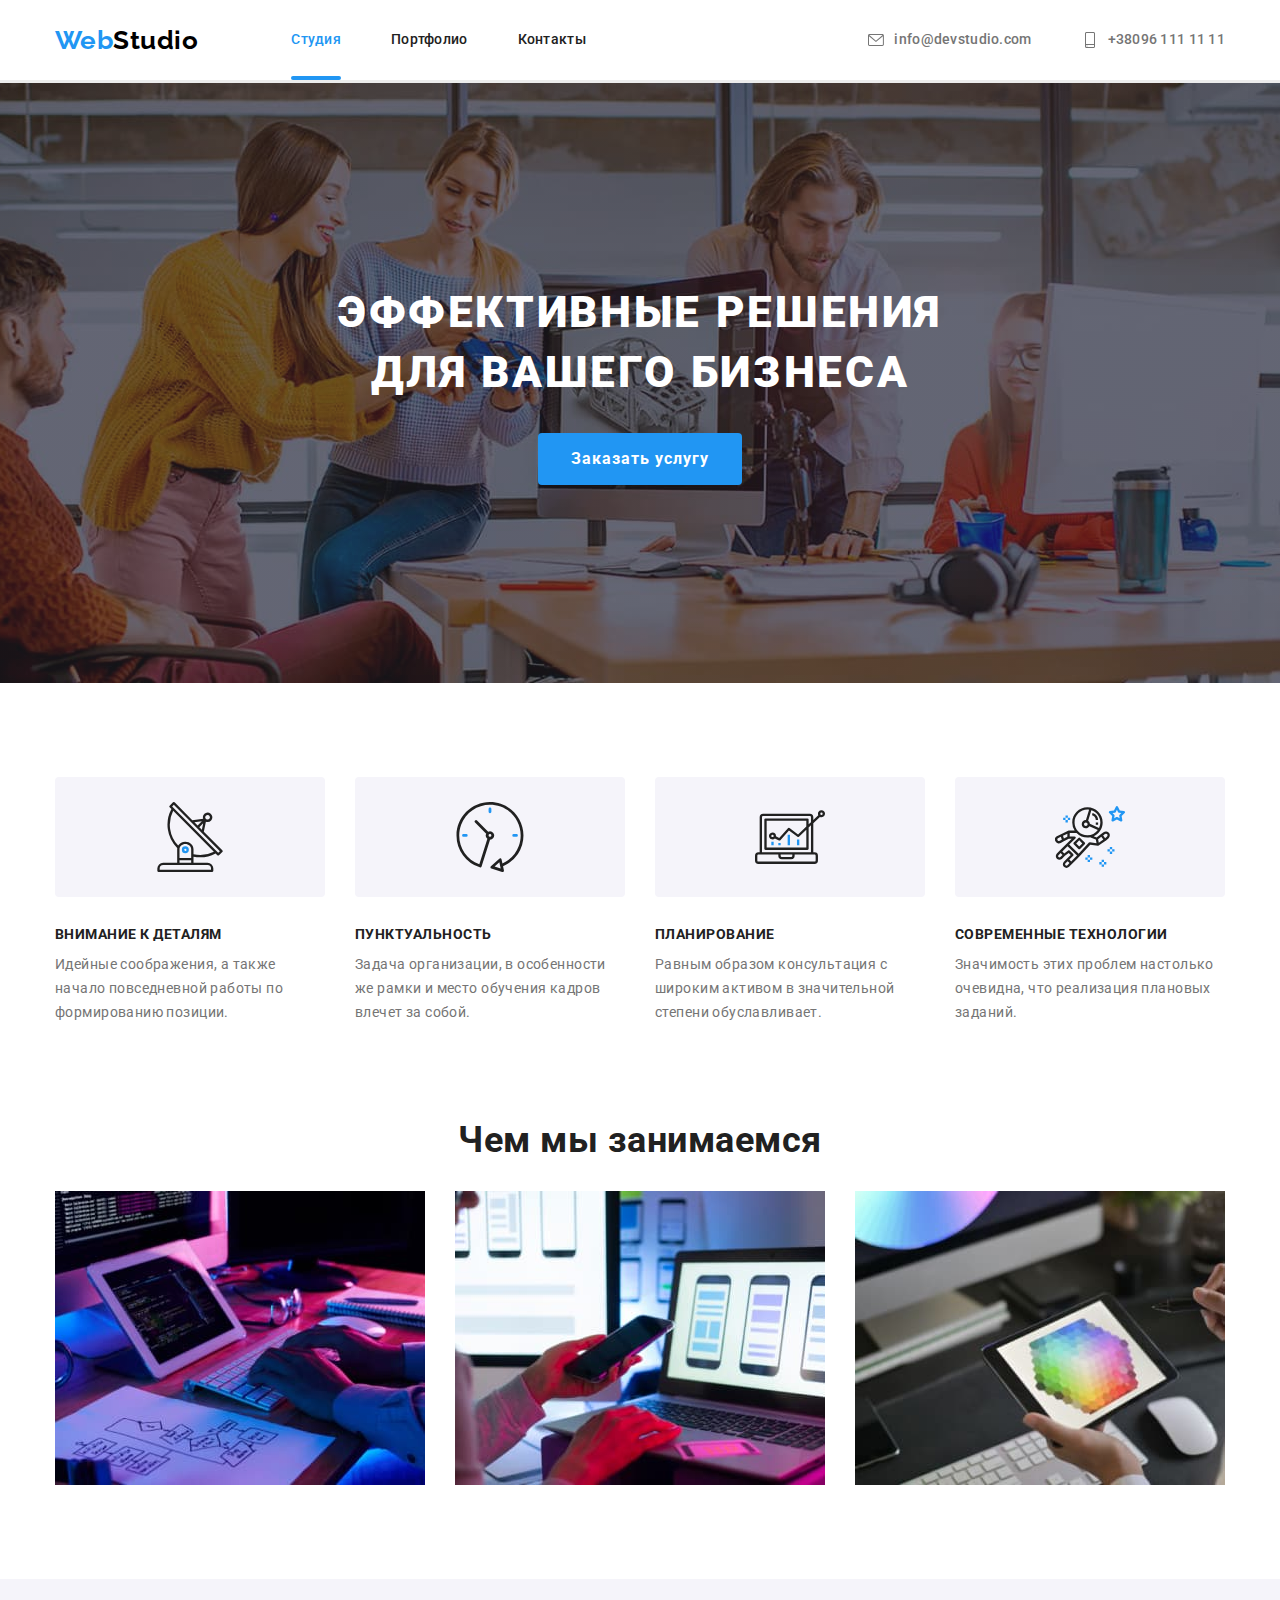
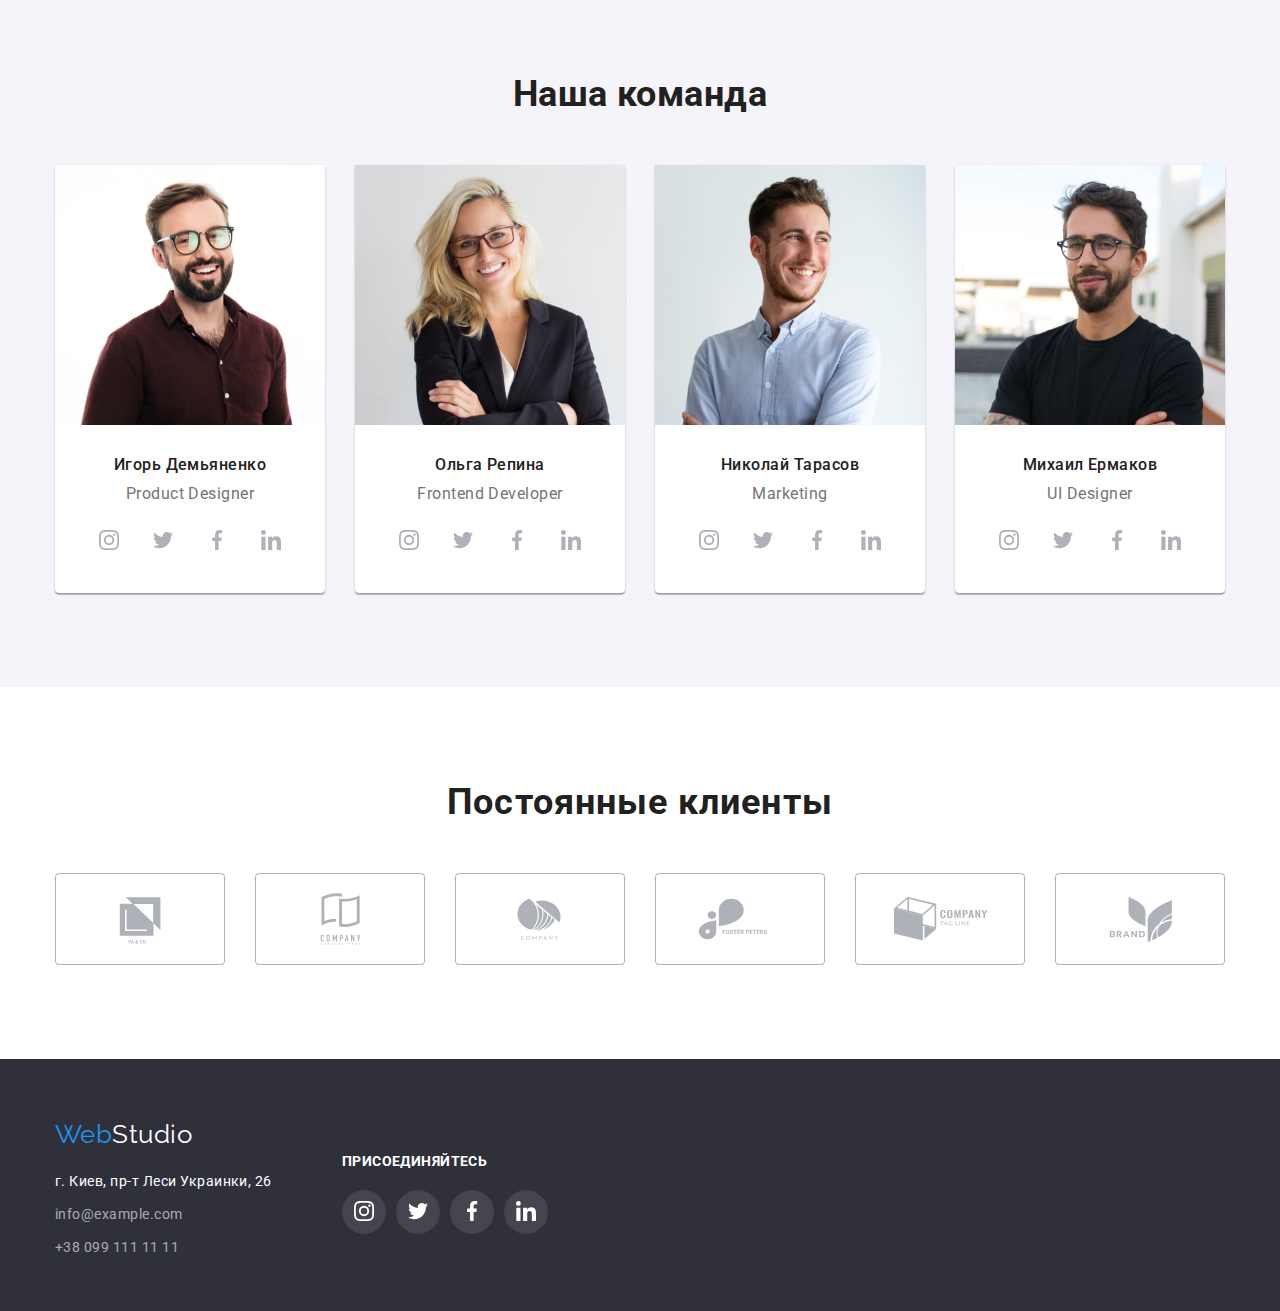
==== commit f60c7542: "Оформление и работа модального окна" ====
--- a/index.html
+++ b/index.html
@@ -68,7 +68,19 @@
           Эффективные решения <br />
           для вашего бизнеса
         </h1>
-        <button type="button" class="button secondary">Заказать услугу</button>
+        <button type="button" class="button secondary" data-modal-open>
+          Заказать услугу
+        </button>
+        <!-- Модальное окно -->
+        <div class="backdrop is-hidden" data-modal>
+          <div class="modal">
+            <button class="button-modal" data-modal-close>
+              <svg class="modal-icon">
+                <use href="./images/symbol-defs.svg#icon-Cross"></use>
+              </svg>
+            </button>
+          </div>
+        </div>
       </section>
 
       <!--Преимущества компании-->
@@ -469,13 +481,6 @@
           </ul>
         </div>
       </section>
-
-      <!-- <button>Открыть Модалку</button> -->
-      <div class="backdrop is-hidden">
-        <div class="modal">
-          <button type="button" class="button-modal">X</button>
-        </div>
-      </div>
     </main>
 
     <!--Подвал -->
@@ -563,5 +568,6 @@
         </div>
       </div>
     </footer>
+    <script src="./js/modal.js"></script>
   </body>
 </html>
--- a/css/style.css
+++ b/css/style.css
@@ -687,14 +687,19 @@
   height: 1024px;
 
   background-color: rgba(0, 0, 0, 0.2);
+
+  transition: opacity 250ms var(--timing-function),
+    transform 250ms var(--timing-function);
 }
 
 .backdrop.is-hidden {
-  opacity: 1;
+  opacity: 0;
   pointer-events: none;
+  visibility: hidden;
 }
 
 .modal {
+  display: block;
   position: absolute;
   top: 50%;
   left: 50%;
@@ -707,6 +712,26 @@
   box-shadow: 0px 1px 3px rgba(0, 0, 0, 0.12), 0px 1px 1px rgba(0, 0, 0, 0.14),
     0px 2px 1px rgba(0, 0, 0, 0.2);
   border-radius: 4px;
+}
+
+.button-modal {
+  display: block;
+  width: 30px;
+  height: 30px;
+  border-radius: 50%;
+
+  background-color: var(--primary-bg-color);
+  border: 1px solid rgba(0, 0, 0, 0.1);
+
+  margin-top: 8px;
+  margin-left: auto;
+  margin-right: 8px;
+  padding: 0;
+}
+
+.modal-icon {
+  width: 11px;
+  height: 11px;
 }
 
 /* Подвал */
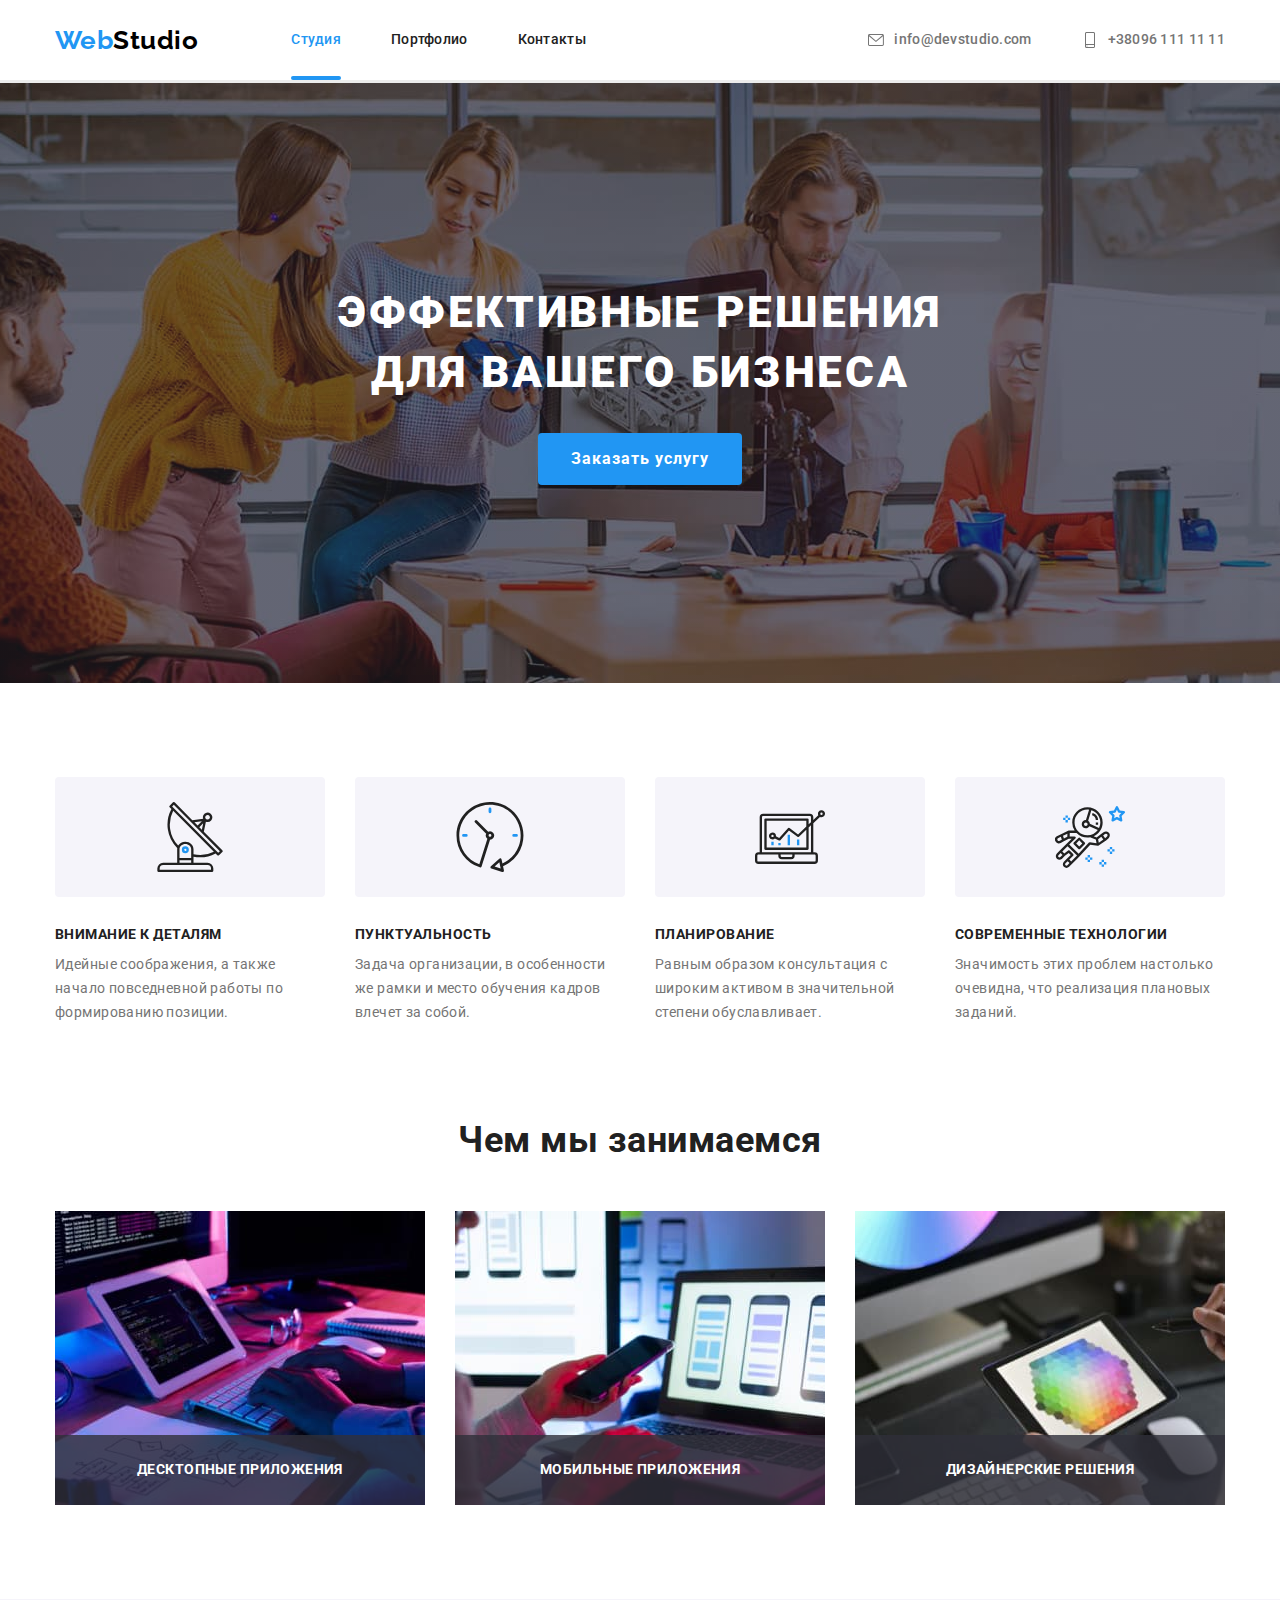
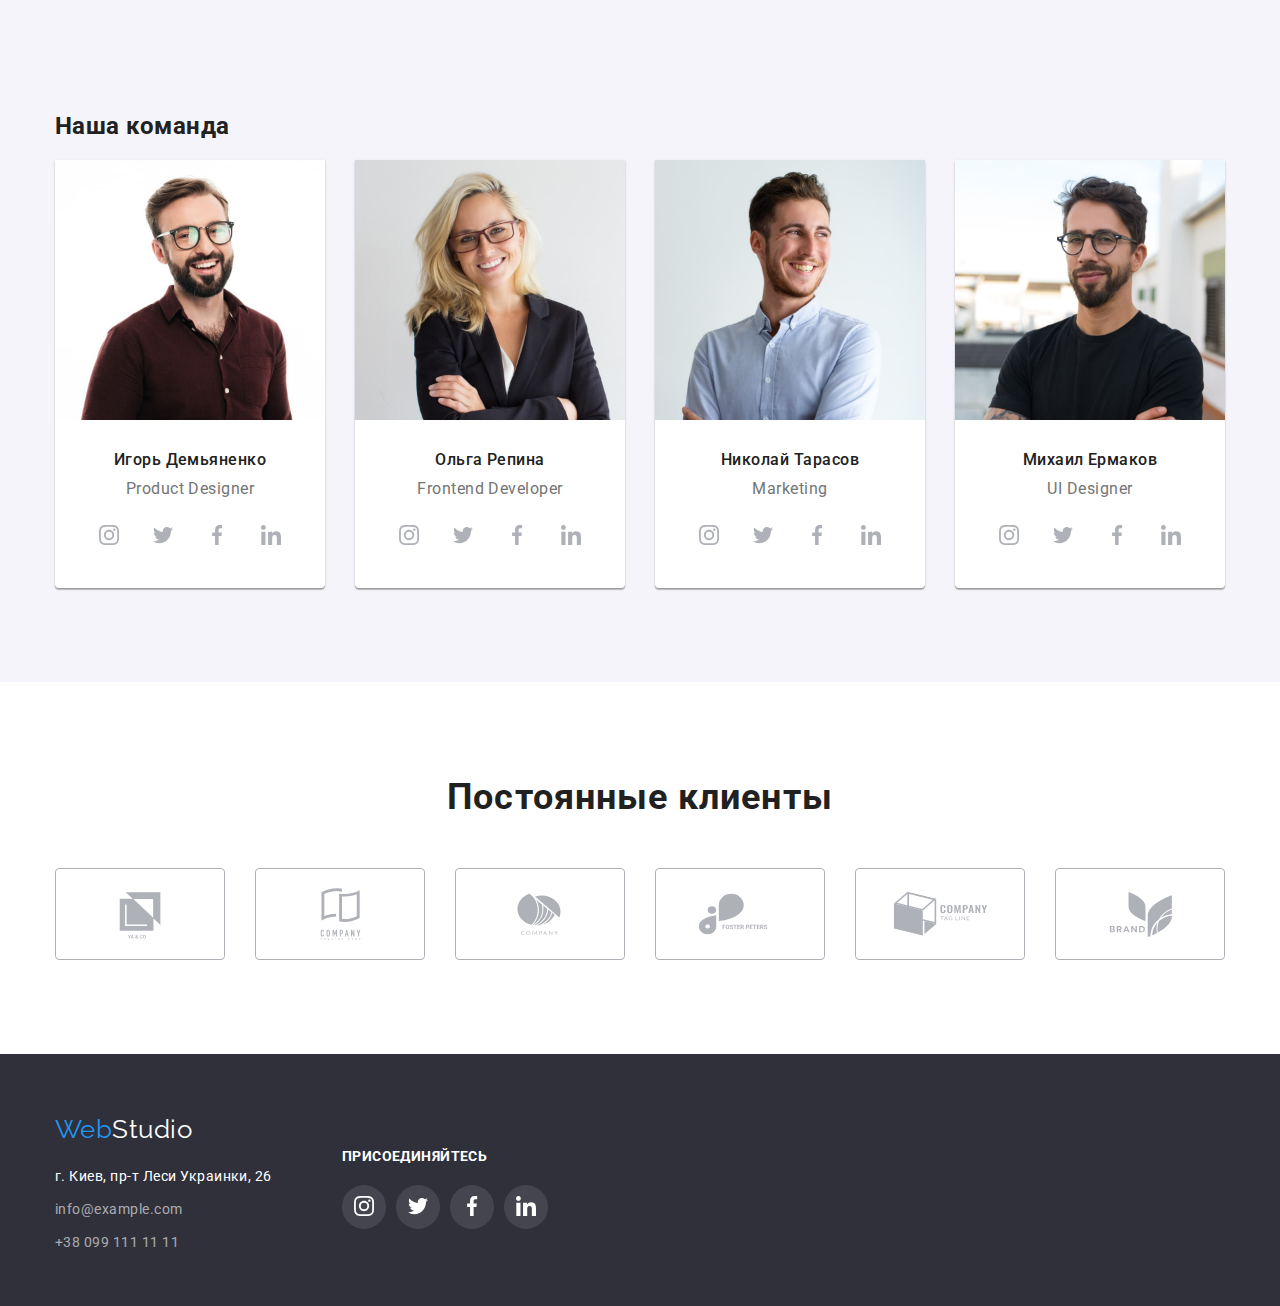
==== commit 9c500fb9: "Исправляет ошибку позиции модального окна" ====
--- a/index.html
+++ b/index.html
@@ -71,16 +71,6 @@
         <button type="button" class="button secondary" data-modal-open>
           Заказать услугу
         </button>
-        <!-- Модальное окно -->
-        <div class="backdrop is-hidden" data-modal>
-          <div class="modal">
-            <button class="button-modal" data-modal-close>
-              <svg class="modal-icon">
-                <use href="./images/symbol-defs.svg#icon-Cross"></use>
-              </svg>
-            </button>
-          </div>
-        </div>
       </section>
 
       <!--Преимущества компании-->
@@ -481,6 +471,16 @@
           </ul>
         </div>
       </section>
+      <!-- Модальное окно -->
+      <div class="backdrop is-hidden" data-modal>
+        <div class="modal">
+          <button class="button-modal" data-modal-close>
+            <svg class="modal-icon">
+              <use href="./images/symbol-defs.svg#icon-Cross"></use>
+            </svg>
+          </button>
+        </div>
+      </div>
     </main>
 
     <!--Подвал -->
--- a/css/style.css
+++ b/css/style.css
@@ -361,6 +361,7 @@
 
 .work-examples {
   margin-top: 0;
+  margin-bottom: 50px;
 
   font-weight: 700;
   font-size: 36px;
@@ -388,7 +389,7 @@
   width: 100%;
   height: 70px;
   bottom: 0;
-  opacity: 0;
+  opacity: 1;
 
   font-weight: 700;
   font-size: 14px;
@@ -403,8 +404,8 @@
   transition: opacity 250ms var(--timing-function);
 }
 
-.work-item:hover .work-item-hover {
-  opacity: 1;
+/* .work-item:hover .work-item-hover {
+  opacity: 1; */
 }
 
 /* Наша команда */
@@ -681,13 +682,14 @@
   position: fixed;
   top: 0;
   left: 50%;
-  transform: translate(-50%, 0);
 
   width: 1600px;
   height: 1024px;
 
   background-color: rgba(0, 0, 0, 0.2);
 
+  transform: translate(-50%, 0) scale(1);
+  opacity: 1;
   transition: opacity 250ms var(--timing-function),
     transform 250ms var(--timing-function);
 }
@@ -698,20 +700,25 @@
   visibility: hidden;
 }
 
+.backdrop.is-hidden .modal {
+  transform: translate(-50%, -50%) scale(0.9);
+  }
+
 .modal {
   display: block;
   position: absolute;
+  width: 528px;
+  height: 581px;
   top: 50%;
   left: 50%;
-  transform: translate(-50%, -50%);
-
-  width: 528px;
-  height: 581px;
-
+  transform: translate(-50%, -50%) scale(1);
+    
   background-color: var(--primary-bg-color);
   box-shadow: 0px 1px 3px rgba(0, 0, 0, 0.12), 0px 1px 1px rgba(0, 0, 0, 0.14),
     0px 2px 1px rgba(0, 0, 0, 0.2);
   border-radius: 4px;
+  
+  transition: transform 250ms var(--timing-function);
 }
 
 .button-modal {
